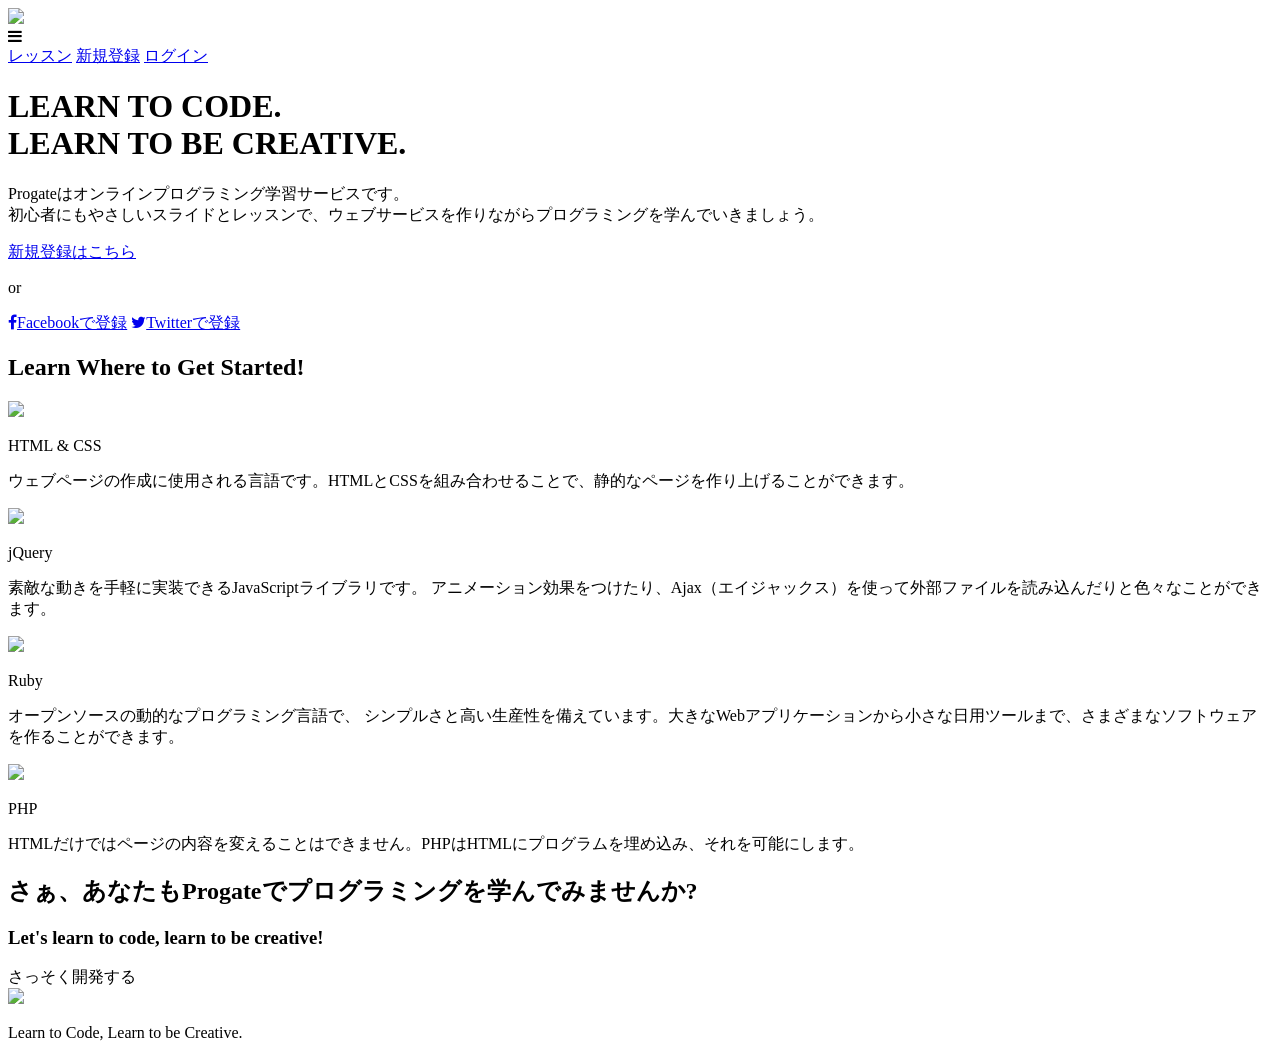
==== index.html @ f37609ad "Create index.html" ====
<!DOCTYPE html>
<html>
<head>
  <meta charset="utf-8">
  <meta name="viewport" content="width=device-width, initial-scale=1.0">
  <title>Progate</title>
  <link href="https://maxcdn.bootstrapcdn.com/font-awesome/4.7.0/css/font-awesome.min.css" rel="stylesheet" integrity="sha384-wvfXpqpZZVQGK6TAh5PVlGOfQNHSoD2xbE+QkPxCAFlNEevoEH3Sl0sibVcOQVnN" crossorigin="anonymous">
  <link rel="stylesheet" type="text/css" href="stylesheet.css">
</head>
<body>
  <header>
    <div class="container">
      <div class="header-left">
        <img class="logo" src="https://prog-8.com/images/html/advanced/main_logo.png">
      </div>
      <span class="fa fa-bars menu-icon"></span>
      <div class="header-right">
        <a href="#">レッスン</a>
        <a href="#">新規登録</a>
        <a href="#" class="login">ログイン</a>
      </div>
    </div>
  </header>
  <div class="top-wrapper">
    <div class="container">
      <h1>LEARN TO CODE.<br>LEARN TO BE CREATIVE.</h1>
      <p>Progateはオンラインプログラミング学習サービスです。<br>初心者にもやさしいスライドとレッスンで、ウェブサービスを作りながらプログラミングを学んでいきましょう。</p>
      <div class="btn-wrapper">
        <a href="#" class="btn signup">新規登録はこちら</a>
        <p>or</p>
        <a href="#" class="btn facebook"><span class="fa fa-facebook"></span>Facebookで登録</a>
        <a href="#" class="btn twitter"><span class="fa fa-twitter"></span>Twitterで登録</a>
      </div>
    </div>
  </div>
  <div class="lesson-wrapper">
    <div class="container">
      <div class="heading">
        <h2>Learn Where to Get Started!</h2>
      </div>
      <div class="lessons">
        <div class="lesson">
          <div class="lesson-icon">
            <img src="https://prog-8.com/images/html/advanced/html.png">
            <p>HTML & CSS</p>
          </div>
          <p class="text-contents">ウェブページの作成に使用される言語です。HTMLとCSSを組み合わせることで、静的なページを作り上げることができます。</p>
        </div>
        <div class="lesson">
          <div class="lesson-icon">
            <img src="https://prog-8.com/images/html/advanced/jQuery.png">
            <p>jQuery</p>
          </div>
          <p class="text-contents">素敵な動きを手軽に実装できるJavaScriptライブラリです。 アニメーション効果をつけたり、Ajax（エイジャックス）を使って外部ファイルを読み込んだりと色々なことができます。</p>
        </div>
        <div class="lesson">
          <div class="lesson-icon">
            <img src="https://prog-8.com/images/html/advanced/ruby.png">
            <p>Ruby</p>
          </div>
          <p class="text-contents">オープンソースの動的なプログラミング言語で、 シンプルさと高い生産性を備えています。大きなWebアプリケーションから小さな日用ツールまで、さまざまなソフトウェアを作ることができます。</p>
        </div>
        <div class="lesson">
          <div class="lesson-icon">
            <img src="https://prog-8.com/images/html/advanced/php.png">
            <p>PHP</p>
          </div>
          <p class="text-contents">HTMLだけではページの内容を変えることはできません。PHPはHTMLにプログラムを埋め込み、それを可能にします。</p>
        </div>
      </div>
      <div class="clear"></div>
    </div>
  </div>
  <div class="message-wrapper">
    <div class="container">
      <div class="heading">
        <h2>さぁ、あなたもProgateでプログラミングを学んでみませんか?</h2>
        <h3>Let's learn to code, learn to be creative!</h3>
      </div>
      <span class="btn message">さっそく開発する</span>
    </div>
  </div>
  <footer>
    <div class="container">
      <img src="https://prog-8.com/images/html/advanced/footer_logo.png">
      <p>Learn to Code, Learn to be Creative.</p>
    </div>
  </footer>
</body>
</html>
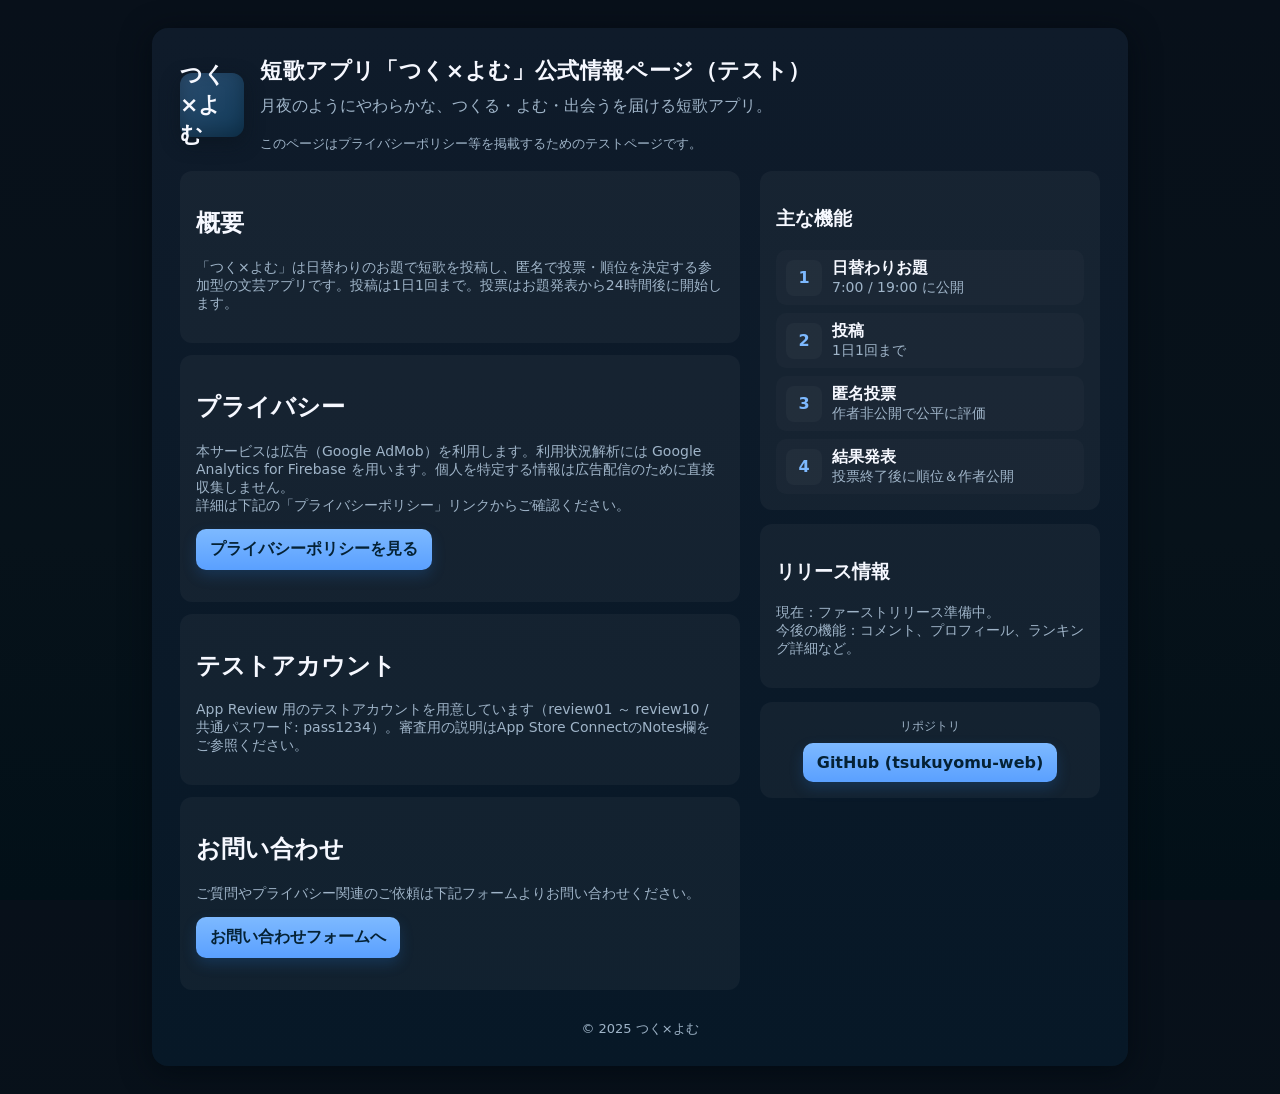
==== commit 7b2f0154: "Update index.html" ====
--- a/index.html
+++ b/index.html
@@ -1,90 +1,118 @@
-<!DOCTYPE html>
-<html>
+<!doctype html>
+<html lang="ja">
 <head>
-  <meta charset="utf-8">
-  <meta name="viewport" content="width=device-width, initial-scale=1.0">
-  <title>Progate</title>
-  <link href="https://maxcdn.bootstrapcdn.com/font-awesome/4.7.0/css/font-awesome.min.css" rel="stylesheet" integrity="sha384-wvfXpqpZZVQGK6TAh5PVlGOfQNHSoD2xbE+QkPxCAFlNEevoEH3Sl0sibVcOQVnN" crossorigin="anonymous">
-  <link rel="stylesheet" type="text/css" href="stylesheet.css">
+  <meta charset="utf-8" />
+  <meta name="viewport" content="width=device-width,initial-scale=1" />
+  <meta name="theme-color" content="#0b1220" />
+  <title>つく×よむ - Tsuku×Yomu</title>
+  <style>
+    :root{
+      --bg:#08101a;
+      --card:#0f1b2a;
+      --accent:#7db9ff;
+      --muted:#9fb4c8;
+      --moon:#f6f8ff;
+      --glass: rgba(255,255,255,0.04);
+      font-family: "Hiragino Kaku Gothic ProN", "Noto Sans JP", system-ui, -apple-system, "Segoe UI", Roboto, "Helvetica Neue", Arial;
+    }
+    html,body{height:100%;margin:0;background:linear-gradient(180deg,var(--bg) 0%, #07121a 60%, #021018 100%);color:var(--moon);-webkit-font-smoothing:antialiased;}
+    .wrap{min-height:100%;display:flex;flex-direction:column;align-items:center;justify-content:center;padding:28px;box-sizing:border-box;}
+    .card{width:100%;max-width:920px;background:linear-gradient(180deg,var(--card), #071827);border-radius:16px;padding:28px;box-shadow:0 6px 30px rgba(2,8,15,0.7);backdrop-filter: blur(6px);}
+    header{display:flex;align-items:center;gap:16px;}
+    .logo{
+      width:64px;height:64px;border-radius:12px;display:flex;align-items:center;justify-content:center;
+      background:linear-gradient(135deg,#2b4d6f,#113a59);
+      box-shadow:inset 0 -6px 18px rgba(0,0,0,0.25), 0 6px 18px rgba(10,20,30,0.6);
+      font-weight:700;color:var(--moon);font-size:22px;
+    }
+    h1{margin:0;font-size:22px;letter-spacing:0.6px;}
+    p.lead{color:var(--muted);margin-top:10px;margin-bottom:18px;}
+    .grid{display:grid;grid-template-columns:1fr 340px;gap:20px;}
+    .main{min-height:200px;}
+    .section{background:var(--glass);padding:16px;border-radius:12px;margin-bottom:12px;}
+    .btn{
+      display:inline-block;padding:10px 14px;border-radius:10px;background:linear-gradient(180deg,var(--accent),#5aa0ff);color:#052235;font-weight:700;text-decoration:none;
+      box-shadow:0 6px 14px rgba(37,120,210,0.22);
+    }
+    .muted{color:var(--muted);font-size:14px;}
+    footer{margin-top:18px;color:var(--muted);font-size:13px;text-align:center;}
+    .meta{font-size:13px;color:var(--muted);margin-top:8px;}
+    ul.features{list-style:none;padding:0;margin:8px 0 0 0;display:grid;gap:8px;}
+    ul.features li{padding:8px 10px;border-radius:10px;background:rgba(255,255,255,0.02);display:flex;align-items:center;gap:10px;}
+    .badge{width:36px;height:36px;border-radius:8px;background:rgba(255,255,255,0.03);display:flex;align-items:center;justify-content:center;color:var(--accent);font-weight:700;}
+    @media (max-width:880px){
+      .grid{grid-template-columns:1fr; }
+    }
+  </style>
 </head>
 <body>
-  <header>
-    <div class="container">
-      <div class="header-left">
-        <img class="logo" src="https://prog-8.com/images/html/advanced/main_logo.png">
+  <div class="wrap">
+    <div class="card" role="main" aria-labelledby="site-title">
+      <header>
+        <div class="logo">つく×よむ</div>
+        <div>
+          <h1 id="site-title">短歌アプリ「つく×よむ」公式情報ページ（テスト）</h1>
+          <p class="lead">月夜のようにやわらかな、つくる・よむ・出会うを届ける短歌アプリ。</p>
+          <div class="meta">このページはプライバシーポリシー等を掲載するためのテストページです。</div>
+        </div>
+      </header>
+
+      <div class="grid" style="margin-top:18px;">
+        <div class="main">
+          <section class="section" aria-labelledby="about">
+            <h2 id="about">概要</h2>
+            <p class="muted">「つく×よむ」は日替わりのお題で短歌を投稿し、匿名で投票・順位を決定する参加型の文芸アプリです。投稿は1日1回まで。投票はお題発表から24時間後に開始します。</p>
+          </section>
+
+          <section class="section" aria-labelledby="privacy">
+            <h2 id="privacy">プライバシー</h2>
+            <p class="muted">本サービスは広告（Google AdMob）を利用します。利用状況解析には Google Analytics for Firebase を用います。個人を特定する情報は広告配信のために直接収集しません。<br>
+            詳細は下記の「プライバシーポリシー」リンクからご確認ください。</p>
+            <p style="margin-top:12px;">
+              <!-- リンク先は実際の GitHub Pages 内のプライバシーURLに置き換えてください -->
+              <a class="btn" href="./privacy.html">プライバシーポリシーを見る</a>
+            </p>
+          </section>
+
+          <section class="section" aria-labelledby="accounts">
+            <h2 id="accounts">テストアカウント</h2>
+            <p class="muted">App Review 用のテストアカウントを用意しています（review01 ～ review10 / 共通パスワード: pass1234）。審査用の説明はApp Store ConnectのNotes欄をご参照ください。</p>
+          </section>
+
+          <section class="section" aria-labelledby="contact">
+            <h2 id="contact">お問い合わせ</h2>
+            <p class="muted">ご質問やプライバシー関連のご依頼は下記フォームよりお問い合わせください。</p>
+            <p style="margin-top:10px;"><a class="btn" href="https://xxx" target="_blank" rel="noopener">お問い合わせフォームへ</a></p>
+          </section>
+        </div>
+
+        <aside style="align-self:start;">
+          <div class="section">
+            <h3>主な機能</h3>
+            <ul class="features" aria-hidden="false">
+              <li><div class="badge">1</div><div><strong>日替わりお題</strong><div class="muted">7:00 / 19:00 に公開</div></div></li>
+              <li><div class="badge">2</div><div><strong>投稿</strong><div class="muted">1日1回まで</div></div></li>
+              <li><div class="badge">3</div><div><strong>匿名投票</strong><div class="muted">作者非公開で公平に評価</div></div></li>
+              <li><div class="badge">4</div><div><strong>結果発表</strong><div class="muted">投票終了後に順位＆作者公開</div></div></li>
+            </ul>
+          </div>
+
+          <div class="section" style="margin-top:14px;">
+            <h3>リリース情報</h3>
+            <p class="muted">現在：ファーストリリース準備中。<br>今後の機能：コメント、プロフィール、ランキング詳細など。</p>
+          </div>
+
+          <div class="section" style="margin-top:14px;text-align:center;">
+            <div style="font-size:12px;color:var(--muted)">リポジトリ</div>
+            <div style="margin-top:8px"><a class="btn" href="https://github.com/YOUR_USERNAME/tsukuyomu-web" target="_blank" rel="noopener">GitHub (tsukuyomu-web)</a></div>
+          </div>
+        </aside>
       </div>
-      <span class="fa fa-bars menu-icon"></span>
-      <div class="header-right">
-        <a href="#">レッスン</a>
-        <a href="#">新規登録</a>
-        <a href="#" class="login">ログイン</a>
-      </div>
-    </div>
-  </header>
-  <div class="top-wrapper">
-    <div class="container">
-      <h1>LEARN TO CODE.<br>LEARN TO BE CREATIVE.</h1>
-      <p>Progateはオンラインプログラミング学習サービスです。<br>初心者にもやさしいスライドとレッスンで、ウェブサービスを作りながらプログラミングを学んでいきましょう。</p>
-      <div class="btn-wrapper">
-        <a href="#" class="btn signup">新規登録はこちら</a>
-        <p>or</p>
-        <a href="#" class="btn facebook"><span class="fa fa-facebook"></span>Facebookで登録</a>
-        <a href="#" class="btn twitter"><span class="fa fa-twitter"></span>Twitterで登録</a>
-      </div>
+
+      <footer>
+        <div>© 2025 つく×よむ</div>
+      </footer>
     </div>
   </div>
-  <div class="lesson-wrapper">
-    <div class="container">
-      <div class="heading">
-        <h2>Learn Where to Get Started!</h2>
-      </div>
-      <div class="lessons">
-        <div class="lesson">
-          <div class="lesson-icon">
-            <img src="https://prog-8.com/images/html/advanced/html.png">
-            <p>HTML & CSS</p>
-          </div>
-          <p class="text-contents">ウェブページの作成に使用される言語です。HTMLとCSSを組み合わせることで、静的なページを作り上げることができます。</p>
-        </div>
-        <div class="lesson">
-          <div class="lesson-icon">
-            <img src="https://prog-8.com/images/html/advanced/jQuery.png">
-            <p>jQuery</p>
-          </div>
-          <p class="text-contents">素敵な動きを手軽に実装できるJavaScriptライブラリです。 アニメーション効果をつけたり、Ajax（エイジャックス）を使って外部ファイルを読み込んだりと色々なことができます。</p>
-        </div>
-        <div class="lesson">
-          <div class="lesson-icon">
-            <img src="https://prog-8.com/images/html/advanced/ruby.png">
-            <p>Ruby</p>
-          </div>
-          <p class="text-contents">オープンソースの動的なプログラミング言語で、 シンプルさと高い生産性を備えています。大きなWebアプリケーションから小さな日用ツールまで、さまざまなソフトウェアを作ることができます。</p>
-        </div>
-        <div class="lesson">
-          <div class="lesson-icon">
-            <img src="https://prog-8.com/images/html/advanced/php.png">
-            <p>PHP</p>
-          </div>
-          <p class="text-contents">HTMLだけではページの内容を変えることはできません。PHPはHTMLにプログラムを埋め込み、それを可能にします。</p>
-        </div>
-      </div>
-      <div class="clear"></div>
-    </div>
-  </div>
-  <div class="message-wrapper">
-    <div class="container">
-      <div class="heading">
-        <h2>さぁ、あなたもProgateでプログラミングを学んでみませんか?</h2>
-        <h3>Let's learn to code, learn to be creative!</h3>
-      </div>
-      <span class="btn message">さっそく開発する</span>
-    </div>
-  </div>
-  <footer>
-    <div class="container">
-      <img src="https://prog-8.com/images/html/advanced/footer_logo.png">
-      <p>Learn to Code, Learn to be Creative.</p>
-    </div>
-  </footer>
 </body>
 </html>
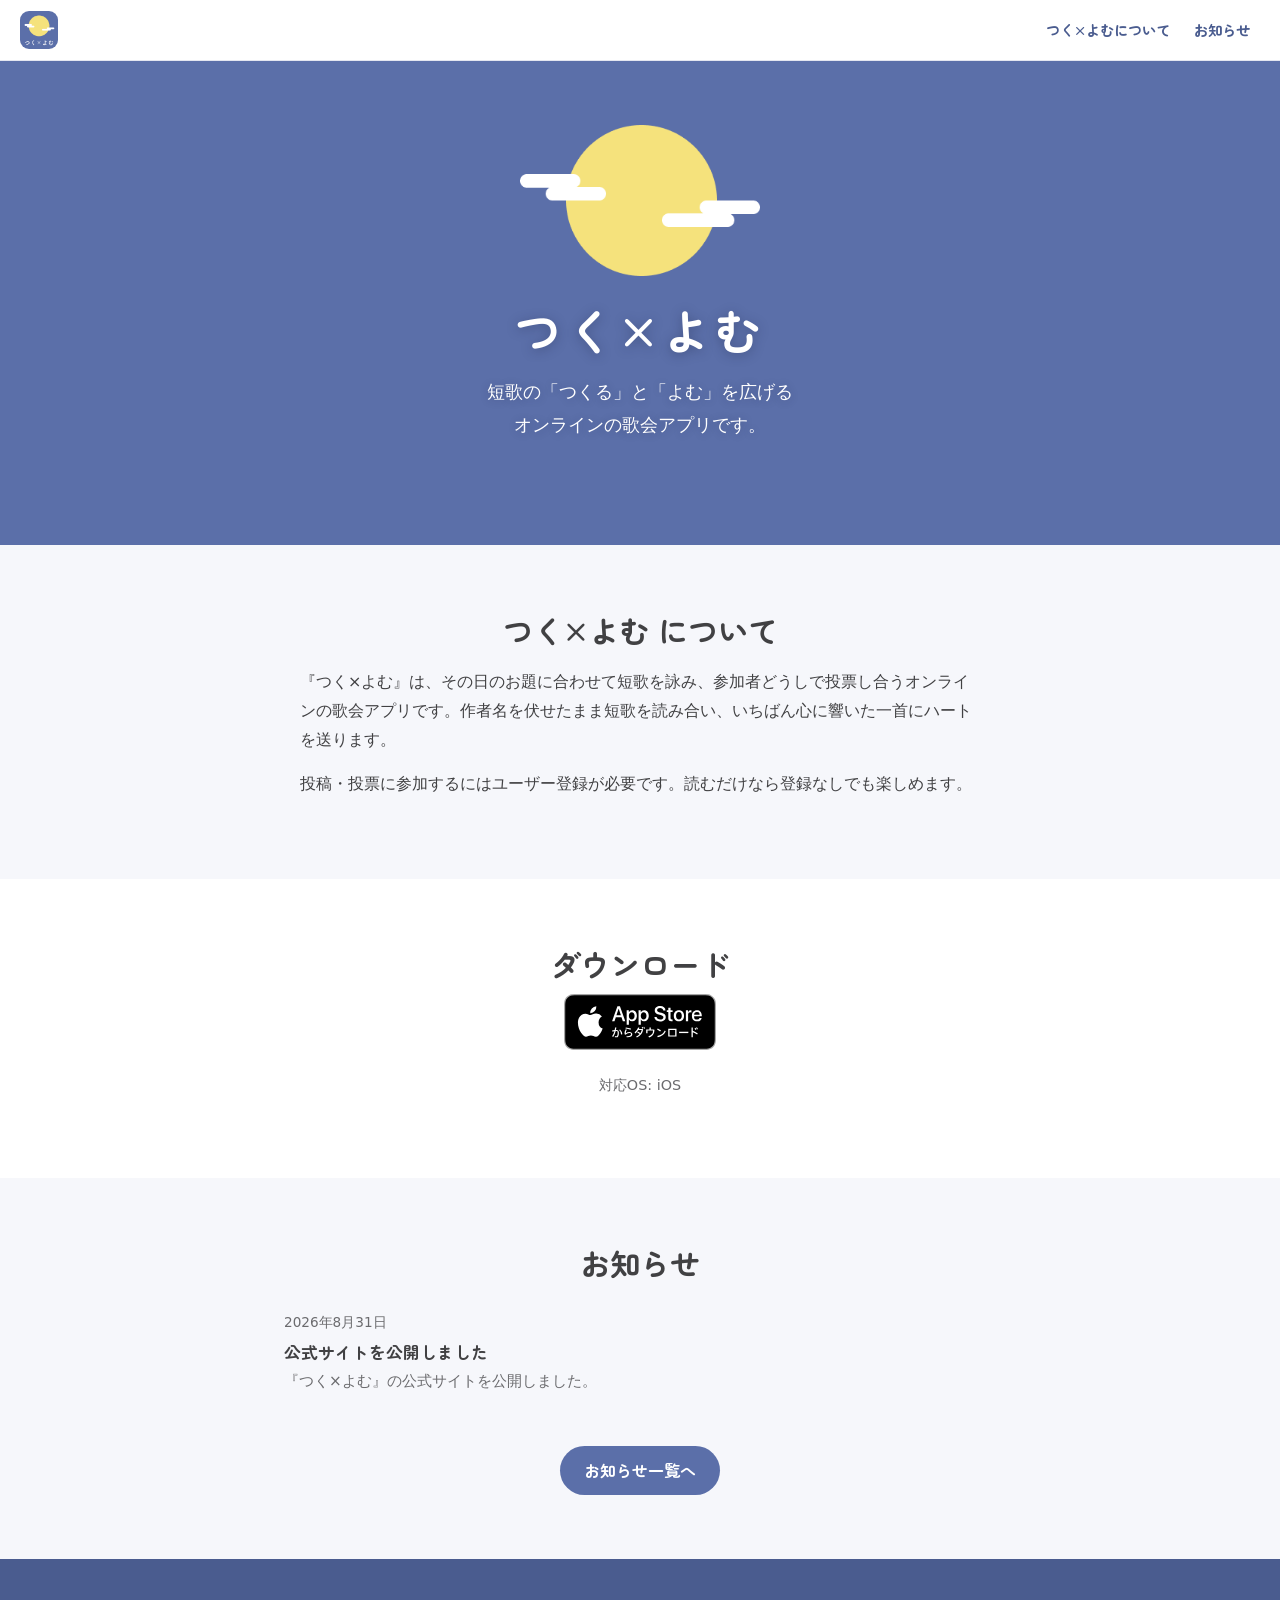
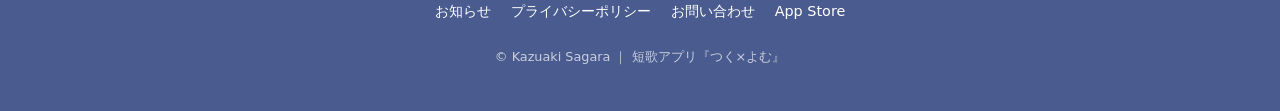
==== commit c85696a8: "add new file" ====
--- a/index.html
+++ b/index.html
@@ -1,118 +1,97 @@
-<!doctype html>
+<!DOCTYPE html>
 <html lang="ja">
 <head>
-  <meta charset="utf-8" />
-  <meta name="viewport" content="width=device-width,initial-scale=1" />
-  <meta name="theme-color" content="#0b1220" />
-  <title>つく×よむ - Tsuku×Yomu</title>
-  <style>
-    :root{
-      --bg:#08101a;
-      --card:#0f1b2a;
-      --accent:#7db9ff;
-      --muted:#9fb4c8;
-      --moon:#f6f8ff;
-      --glass: rgba(255,255,255,0.04);
-      font-family: "Hiragino Kaku Gothic ProN", "Noto Sans JP", system-ui, -apple-system, "Segoe UI", Roboto, "Helvetica Neue", Arial;
-    }
-    html,body{height:100%;margin:0;background:linear-gradient(180deg,var(--bg) 0%, #07121a 60%, #021018 100%);color:var(--moon);-webkit-font-smoothing:antialiased;}
-    .wrap{min-height:100%;display:flex;flex-direction:column;align-items:center;justify-content:center;padding:28px;box-sizing:border-box;}
-    .card{width:100%;max-width:920px;background:linear-gradient(180deg,var(--card), #071827);border-radius:16px;padding:28px;box-shadow:0 6px 30px rgba(2,8,15,0.7);backdrop-filter: blur(6px);}
-    header{display:flex;align-items:center;gap:16px;}
-    .logo{
-      width:64px;height:64px;border-radius:12px;display:flex;align-items:center;justify-content:center;
-      background:linear-gradient(135deg,#2b4d6f,#113a59);
-      box-shadow:inset 0 -6px 18px rgba(0,0,0,0.25), 0 6px 18px rgba(10,20,30,0.6);
-      font-weight:700;color:var(--moon);font-size:22px;
-    }
-    h1{margin:0;font-size:22px;letter-spacing:0.6px;}
-    p.lead{color:var(--muted);margin-top:10px;margin-bottom:18px;}
-    .grid{display:grid;grid-template-columns:1fr 340px;gap:20px;}
-    .main{min-height:200px;}
-    .section{background:var(--glass);padding:16px;border-radius:12px;margin-bottom:12px;}
-    .btn{
-      display:inline-block;padding:10px 14px;border-radius:10px;background:linear-gradient(180deg,var(--accent),#5aa0ff);color:#052235;font-weight:700;text-decoration:none;
-      box-shadow:0 6px 14px rgba(37,120,210,0.22);
-    }
-    .muted{color:var(--muted);font-size:14px;}
-    footer{margin-top:18px;color:var(--muted);font-size:13px;text-align:center;}
-    .meta{font-size:13px;color:var(--muted);margin-top:8px;}
-    ul.features{list-style:none;padding:0;margin:8px 0 0 0;display:grid;gap:8px;}
-    ul.features li{padding:8px 10px;border-radius:10px;background:rgba(255,255,255,0.02);display:flex;align-items:center;gap:10px;}
-    .badge{width:36px;height:36px;border-radius:8px;background:rgba(255,255,255,0.03);display:flex;align-items:center;justify-content:center;color:var(--accent);font-weight:700;}
-    @media (max-width:880px){
-      .grid{grid-template-columns:1fr; }
-    }
-  </style>
+  <meta charset="UTF-8">
+  <meta name="viewport" content="width=device-width, initial-scale=1.0">
+  <title>つく×よむ｜短歌の歌会アプリ</title>
+  <meta name="description" content="『つく×よむ』は、お題に合わせて短歌を詠み、みんなで投票し合うオンライン歌会アプリです。毎日の歌会で首席を目指しましょう。iOS で配信中。">
+  <link rel="canonical" href="https://healer-whale.github.io/tsukuyomu-web/">
+
+  <meta property="og:type" content="website">
+  <meta property="og:title" content="つく×よむ｜短歌の歌会アプリ">
+  <meta property="og:description" content="お題で詠んで、みんなで選ぶ。毎日ひらく、短歌の歌会アプリ『つく×よむ』。">
+  <meta property="og:url" content="https://healer-whale.github.io/tsukuyomu-web/">
+  <meta property="og:image" content="https://healer-whale.github.io/tsukuyomu-web/assets/icon.png">
+  <meta property="og:site_name" content="つく×よむ">
+  <meta name="twitter:card" content="summary_large_image">
+
+  <link rel="icon" href="assets/favicon.png" type="image/png">
+  <link rel="apple-touch-icon" href="assets/icon.png">
+  <link rel="preconnect" href="https://fonts.googleapis.com">
+  <link rel="preconnect" href="https://fonts.gstatic.com" crossorigin>
+  <link href="https://fonts.googleapis.com/css2?family=Zen+Maru+Gothic:wght@500;700&display=swap" rel="stylesheet">
+  <link rel="stylesheet" href="style.css">
 </head>
 <body>
-  <div class="wrap">
-    <div class="card" role="main" aria-labelledby="site-title">
-      <header>
-        <div class="logo">つく×よむ</div>
-        <div>
-          <h1 id="site-title">短歌アプリ「つく×よむ」公式情報ページ（テスト）</h1>
-          <p class="lead">月夜のようにやわらかな、つくる・よむ・出会うを届ける短歌アプリ。</p>
-          <div class="meta">このページはプライバシーポリシー等を掲載するためのテストページです。</div>
+  <header class="site-header">
+    <div class="container">
+      <a class="brand" href="index.html" aria-label="つく×よむ ホーム">
+        <img src="assets/icon.png" alt="つく×よむ">
+      </a>
+      <nav class="site-nav">
+        <a href="#about">つく×よむについて</a>
+        <a href="news.html">お知らせ</a>
+      </nav>
+    </div>
+  </header>
+
+  <main>
+    <section class="hero">
+      <div class="hero__inner">
+        <img class="hero__logo" src="assets/logo_moon.png" alt="" width="320" height="200">
+        <h1>つく×よむ</h1>
+        <p>短歌の「つくる」と「よむ」を広げる<br>オンラインの歌会アプリです。</p>
+      </div>
+    </section>
+
+    <section class="section" id="about">
+      <div class="container">
+        <h2>つく×よむ について</h2>
+        <div class="prose">
+          <p>『つく×よむ』は、その日のお題に合わせて短歌を詠み、参加者どうしで投票し合うオンラインの歌会アプリです。作者名を伏せたまま短歌を読み合い、いちばん心に響いた一首にハートを送ります。</p>
+          <p>投稿・投票に参加するにはユーザー登録が必要です。読むだけなら登録なしでも楽しめます。</p>
         </div>
-      </header>
+      </div>
+    </section>
 
-      <div class="grid" style="margin-top:18px;">
-        <div class="main">
-          <section class="section" aria-labelledby="about">
-            <h2 id="about">概要</h2>
-            <p class="muted">「つく×よむ」は日替わりのお題で短歌を投稿し、匿名で投票・順位を決定する参加型の文芸アプリです。投稿は1日1回まで。投票はお題発表から24時間後に開始します。</p>
-          </section>
+    <section class="section download" id="download">
+      <div class="container">
+        <h2>ダウンロード</h2>
+        <a class="appstore-badge-link" href="https://apps.apple.com/jp/app/id6753803224" target="_blank" rel="noopener">
+          <img src="assets/appstore-badge.svg" alt="App Store でダウンロード" width="152" height="56">
+        </a>
+        <p>対応OS: iOS</p>
+      </div>
+    </section>
 
-          <section class="section" aria-labelledby="privacy">
-            <h2 id="privacy">プライバシー</h2>
-            <p class="muted">本サービスは広告（Google AdMob）を利用します。利用状況解析には Google Analytics for Firebase を用います。個人を特定する情報は広告配信のために直接収集しません。<br>
-            詳細は下記の「プライバシーポリシー」リンクからご確認ください。</p>
-            <p style="margin-top:12px;">
-              <!-- リンク先は実際の GitHub Pages 内のプライバシーURLに置き換えてください -->
-              <a class="btn" href="./privacy.html">プライバシーポリシーを見る</a>
-            </p>
-          </section>
+    <section class="section" id="news">
+      <div class="container">
+        <h2>お知らせ</h2>
+        <!-- <p class="section__lead">不具合情報・アップデート・メンテナンス情報をお知らせします。</p> -->
+        <div class="news-list">
+          <article class="news-item">
+            <div class="news-item__meta">
+              <time datetime="2026-08-31">2026年8月31日</time>
+            </div>
+            <h3>公式サイトを公開しました</h3>
+            <p>『つく×よむ』の公式サイトを公開しました。</p>
+          </article>
+        </div>
+        <div class="center-link">
+          <a class="btn" href="news.html">お知らせ一覧へ</a>
+        </div>
+      </div>
+    </section>
+  </main>
 
-          <section class="section" aria-labelledby="accounts">
-            <h2 id="accounts">テストアカウント</h2>
-            <p class="muted">App Review 用のテストアカウントを用意しています（review01 ～ review10 / 共通パスワード: pass1234）。審査用の説明はApp Store ConnectのNotes欄をご参照ください。</p>
-          </section>
-
-          <section class="section" aria-labelledby="contact">
-            <h2 id="contact">お問い合わせ</h2>
-            <p class="muted">ご質問やプライバシー関連のご依頼は下記フォームよりお問い合わせください。</p>
-            <p style="margin-top:10px;"><a class="btn" href="https://xxx" target="_blank" rel="noopener">お問い合わせフォームへ</a></p>
-          </section>
-        </div>
-
-        <aside style="align-self:start;">
-          <div class="section">
-            <h3>主な機能</h3>
-            <ul class="features" aria-hidden="false">
-              <li><div class="badge">1</div><div><strong>日替わりお題</strong><div class="muted">7:00 / 19:00 に公開</div></div></li>
-              <li><div class="badge">2</div><div><strong>投稿</strong><div class="muted">1日1回まで</div></div></li>
-              <li><div class="badge">3</div><div><strong>匿名投票</strong><div class="muted">作者非公開で公平に評価</div></div></li>
-              <li><div class="badge">4</div><div><strong>結果発表</strong><div class="muted">投票終了後に順位＆作者公開</div></div></li>
-            </ul>
-          </div>
-
-          <div class="section" style="margin-top:14px;">
-            <h3>リリース情報</h3>
-            <p class="muted">現在：ファーストリリース準備中。<br>今後の機能：コメント、プロフィール、ランキング詳細など。</p>
-          </div>
-
-          <div class="section" style="margin-top:14px;text-align:center;">
-            <div style="font-size:12px;color:var(--muted)">リポジトリ</div>
-            <div style="margin-top:8px"><a class="btn" href="https://github.com/YOUR_USERNAME/tsukuyomu-web" target="_blank" rel="noopener">GitHub (tsukuyomu-web)</a></div>
-          </div>
-        </aside>
-      </div>
-
-      <footer>
-        <div>© 2025 つく×よむ</div>
-      </footer>
-    </div>
-  </div>
+  <footer class="site-footer">
+    <nav>
+      <a href="news.html">お知らせ</a>
+      <a href="privacy.html">プライバシーポリシー</a>
+      <a href="https://forms.gle/Nwhqb7th3zikU4kS8" target="_blank" rel="noopener">お問い合わせ</a>
+      <a href="https://apps.apple.com/jp/app/id6753803224" target="_blank" rel="noopener">App Store</a>
+    </nav>
+    <small>&copy; Kazuaki Sagara ｜ 短歌アプリ『つく×よむ』</small>
+  </footer>
 </body>
 </html>
--- a/style.css
+++ b/style.css
@@ -0,0 +1,539 @@
+@charset "utf-8";
+
+/* ============================================================
+   つく×よむ 公式サイト 共有スタイル
+   ブランド色は app（/Users/sagara/Dev/github/TsukuYomu）に準拠
+   ============================================================ */
+
+:root {
+  --iris: #5b6fa9;          /* 藤色（メイン） */
+  --iris-dark: #4a5c8f;
+  --iris-pale: #dce2f6;     /* 淡い面 */
+  --iris-pale-2: #b7c1e0;
+  --moon: #ece08b;          /* 月の黄 */
+  --accent: #cb2226;        /* アクセント赤（主 CTA） */
+  --accent-dark: #a91b1f;
+  --ink: #414143;           /* 文字 */
+  --ink-soft: #6b6b6e;
+  --bg: #ffffff;
+  --bg-soft: #f6f7fb;
+  --line: #e4e6f0;
+  --radius: 12px;
+  --container: 960px;
+  --head-h: 60px;
+
+  --font-heading: "Zen Maru Gothic", "Hiragino Maru Gothic ProN", "Hiragino Sans",
+    system-ui, sans-serif;
+  --font-body: "Hiragino Sans", "Hiragino Kaku Gothic ProN", "Noto Sans JP",
+    system-ui, -apple-system, "Segoe UI", Roboto, sans-serif;
+}
+
+*,
+*::before,
+*::after {
+  box-sizing: border-box;
+}
+
+html {
+  scroll-behavior: smooth;
+  scroll-padding-top: calc(var(--head-h) + 16px);
+}
+
+body {
+  margin: 0;
+  font-family: var(--font-body);
+  color: var(--ink);
+  background: var(--bg);
+  line-height: 1.8;
+  -webkit-font-smoothing: antialiased;
+}
+
+img {
+  max-width: 100%;
+  height: auto;
+}
+
+a {
+  color: var(--iris-dark);
+  text-decoration: none;
+}
+
+a:hover {
+  text-decoration: underline;
+}
+
+h1,
+h2,
+h3 {
+  font-family: var(--font-heading);
+  font-weight: 700;
+  line-height: 1.4;
+  color: var(--ink);
+}
+
+.container {
+  width: 100%;
+  max-width: var(--container);
+  margin-inline: auto;
+  padding-inline: 20px;
+}
+
+/* ---------- ヘッダー ---------- */
+
+.site-header {
+  position: sticky;
+  top: 0;
+  z-index: 50;
+  min-height: var(--head-h);
+  background: rgba(255, 255, 255, 0.95);
+  border-bottom: 1px solid var(--line);
+  backdrop-filter: blur(6px);
+  -webkit-backdrop-filter: blur(6px);
+}
+
+.site-header .container {
+  max-width: none;
+  min-height: var(--head-h);
+  display: flex;
+  align-items: center;
+  gap: 12px 16px;
+  flex-wrap: wrap;
+  padding-block: 8px;
+}
+
+.brand {
+  margin-right: auto;
+  display: flex;
+  align-items: center;
+  gap: 10px;
+  font-family: var(--font-heading);
+  font-weight: 700;
+  font-size: 1.05rem;
+  color: var(--ink);
+}
+
+.brand:hover {
+  text-decoration: none;
+}
+
+.brand img {
+  display: block;
+  width: 38px;
+  height: 38px;
+  border-radius: 9px;
+}
+
+.site-nav {
+  display: flex;
+  gap: 4px;
+  flex-wrap: wrap;
+  margin-left: auto;
+  justify-content: flex-end;
+}
+
+.site-nav a {
+  color: var(--iris-dark);
+  font-family: var(--font-heading);
+  font-weight: 700;
+  font-size: 0.9rem;
+  padding: 6px 10px;
+  border-radius: 8px;
+}
+
+.site-nav a:hover {
+  color: var(--iris-dark);
+  background: var(--iris-pale);
+  text-decoration: none;
+}
+
+/* ---------- ヒーロー ---------- */
+
+.hero {
+  background: var(--iris);
+  color: #fff;
+  text-align: center;
+  padding: 64px 20px 76px;
+}
+
+.hero__inner {
+  max-width: 640px;
+  margin-inline: auto;
+}
+
+.hero__logo {
+  display: block;
+  width: min(240px, 56vw);
+  height: auto;
+  margin: 0 auto 20px;
+}
+
+.hero h1 {
+  color: #fff;
+  font-size: clamp(2rem, 6vw, 3rem);
+  letter-spacing: 0.08em;
+  margin: 0 0 12px;
+  text-shadow: 0 2px 12px rgba(30, 38, 68, 0.35);
+}
+
+.hero p {
+  font-size: clamp(1rem, 2.6vw, 1.15rem);
+  margin: 0 0 28px;
+  color: #fff;
+  text-shadow: 0 1px 8px rgba(30, 38, 68, 0.3);
+}
+
+/* ---------- App Store バッジ ---------- */
+
+.appstore-badge-link {
+  display: inline-block;
+  transition: opacity 0.15s ease;
+}
+
+.appstore-badge-link:hover {
+  opacity: 0.85;
+  text-decoration: none;
+}
+
+.appstore-badge-link img {
+  display: block;
+  height: 56px;
+  width: auto;
+}
+
+/* ---------- セクション ---------- */
+
+.section {
+  padding: 64px 0;
+}
+
+.section:nth-of-type(even) {
+  background: var(--bg-soft);
+}
+
+.section h2 {
+  font-size: clamp(1.5rem, 4vw, 1.9rem);
+  text-align: center;
+  margin: 0 0 8px;
+}
+
+.section__lead {
+  text-align: center;
+  color: var(--ink-soft);
+  margin: 0 auto 40px;
+  max-width: 640px;
+}
+
+.prose {
+  max-width: 680px;
+  margin-inline: auto;
+}
+
+/* ---------- 遊び方（ステップ） ---------- */
+
+.steps {
+  display: grid;
+  gap: 20px;
+  grid-template-columns: repeat(3, 1fr);
+  counter-reset: step;
+}
+
+.step {
+  background: var(--bg);
+  border: 1px solid var(--line);
+  border-radius: var(--radius);
+  padding: 24px 20px;
+}
+
+.step__num {
+  display: inline-flex;
+  align-items: center;
+  justify-content: center;
+  width: 36px;
+  height: 36px;
+  border-radius: 50%;
+  background: var(--iris);
+  color: #fff;
+  font-family: var(--font-heading);
+  font-weight: 700;
+  margin-bottom: 12px;
+}
+
+.step h3 {
+  margin: 0 0 6px;
+  font-size: 1.1rem;
+}
+
+.step p {
+  margin: 0;
+  font-size: 0.95rem;
+  color: var(--ink-soft);
+}
+
+.cycle-note {
+  margin: 32px auto 0;
+  max-width: 680px;
+  text-align: center;
+  background: var(--iris-pale);
+  color: var(--iris-dark);
+  border-radius: var(--radius);
+  padding: 14px 20px;
+  font-size: 0.95rem;
+}
+
+/* ---------- 特徴（カード） ---------- */
+
+.cards {
+  display: grid;
+  gap: 20px;
+  grid-template-columns: repeat(2, 1fr);
+  max-width: 760px;
+  margin-inline: auto;
+}
+
+.card {
+  background: var(--bg);
+  border: 1px solid var(--line);
+  border-radius: var(--radius);
+  padding: 22px;
+}
+
+.card h3 {
+  margin: 0 0 6px;
+  font-size: 1.05rem;
+  color: var(--iris-dark);
+}
+
+.card p {
+  margin: 0;
+  font-size: 0.95rem;
+  color: var(--ink-soft);
+}
+
+/* ---------- スクリーンショット ---------- */
+
+.shots {
+  display: flex;
+  gap: 20px;
+  justify-content: center;
+  flex-wrap: wrap;
+}
+
+.shot {
+  width: 220px;
+  aspect-ratio: 9 / 19;
+  border-radius: 26px;
+  border: 6px solid var(--ink);
+  background: linear-gradient(160deg, var(--iris-pale), var(--iris-pale-2));
+  display: flex;
+  align-items: center;
+  justify-content: center;
+  color: var(--iris-dark);
+  font-family: var(--font-heading);
+  font-size: 0.85rem;
+  text-align: center;
+  padding: 12px;
+}
+
+.shot img {
+  width: 100%;
+  height: 100%;
+  object-fit: cover;
+  border-radius: 20px;
+}
+
+/* ---------- ダウンロード CTA ---------- */
+
+.download {
+  text-align: center;
+}
+
+.download p {
+  margin-top: 14px;
+  color: var(--ink-soft);
+  font-size: 0.9rem;
+}
+
+/* ---------- お知らせ ---------- */
+
+.news-list {
+  max-width: 720px;
+  margin-inline: auto;
+  display: flex;
+  flex-direction: column;
+  gap: 4px;
+}
+
+.news-item {
+  padding: 18px 4px;
+  border-bottom: 1px solid var(--line);
+}
+
+.news-item:last-child {
+  border-bottom: none;
+}
+
+.news-item__meta {
+  display: flex;
+  align-items: center;
+  gap: 10px;
+  margin-bottom: 6px;
+  font-size: 0.85rem;
+}
+
+.news-item time {
+  color: var(--ink-soft);
+  font-variant-numeric: tabular-nums;
+}
+
+.news-item h3 {
+  margin: 0 0 4px;
+  font-size: 1.05rem;
+}
+
+.news-item p {
+  margin: 0;
+  color: var(--ink-soft);
+  font-size: 0.95rem;
+}
+
+.news-item p + p {
+  margin-top: 8px;
+}
+
+.badge {
+  display: inline-block;
+  padding: 2px 10px;
+  border-radius: 999px;
+  font-family: var(--font-heading);
+  font-size: 0.75rem;
+  font-weight: 700;
+  color: #fff;
+  background: var(--iris);
+  white-space: nowrap;
+}
+
+.badge--update {
+  background: #3a8a5c;
+}
+
+.badge--bug {
+  background: var(--accent);
+}
+
+.badge--maintenance {
+  background: #b07d1a;
+}
+
+.center-link {
+  text-align: center;
+  margin-top: 32px;
+}
+
+/* ---------- 汎用ボタン ---------- */
+
+.btn {
+  display: inline-block;
+  padding: 10px 24px;
+  border-radius: 999px;
+  background: var(--iris);
+  color: #fff;
+  font-family: var(--font-heading);
+  font-weight: 700;
+}
+
+.btn:hover {
+  text-decoration: none;
+  background: var(--iris-dark);
+}
+
+/* ---------- フッター ---------- */
+
+.site-footer {
+  background: var(--iris-dark);
+  color: rgba(255, 255, 255, 0.9);
+  padding: 40px 20px;
+  text-align: center;
+}
+
+.site-footer nav {
+  display: flex;
+  gap: 8px 20px;
+  justify-content: center;
+  flex-wrap: wrap;
+  margin-bottom: 18px;
+}
+
+.site-footer a {
+  color: #fff;
+  font-size: 0.9rem;
+}
+
+.site-footer small {
+  color: rgba(255, 255, 255, 0.7);
+  font-size: 0.8rem;
+}
+
+/* ---------- 下層ページ本文（privacy / news 見出し） ---------- */
+
+.page-head {
+  background: var(--iris-pale);
+  padding: 40px 20px;
+  text-align: center;
+}
+
+.page-head h1 {
+  margin: 0;
+  font-size: clamp(1.6rem, 5vw, 2.1rem);
+}
+
+.page-body {
+  padding: 48px 0 64px;
+}
+
+.page-body h2 {
+  font-size: 1.25rem;
+  margin: 32px 0 8px;
+  padding-bottom: 4px;
+  border-bottom: 2px solid var(--iris-pale-2);
+}
+
+.page-body ul {
+  padding-left: 1.4em;
+}
+
+.page-body a {
+  word-break: break-all;
+}
+
+/* ---------- レスポンシブ ---------- */
+
+@media (max-width: 768px) {
+  .steps {
+    grid-template-columns: 1fr;
+  }
+  .cards {
+    grid-template-columns: 1fr;
+  }
+  .section {
+    padding: 48px 0;
+  }
+}
+
+@media (max-width: 480px) {
+  .site-nav a {
+    padding: 6px 7px;
+    font-size: 0.82rem;
+  }
+  .hero {
+    padding: 48px 20px 56px;
+  }
+}
+
+@media (prefers-reduced-motion: reduce) {
+  html {
+    scroll-behavior: auto;
+  }
+  * {
+    transition: none !important;
+  }
+}
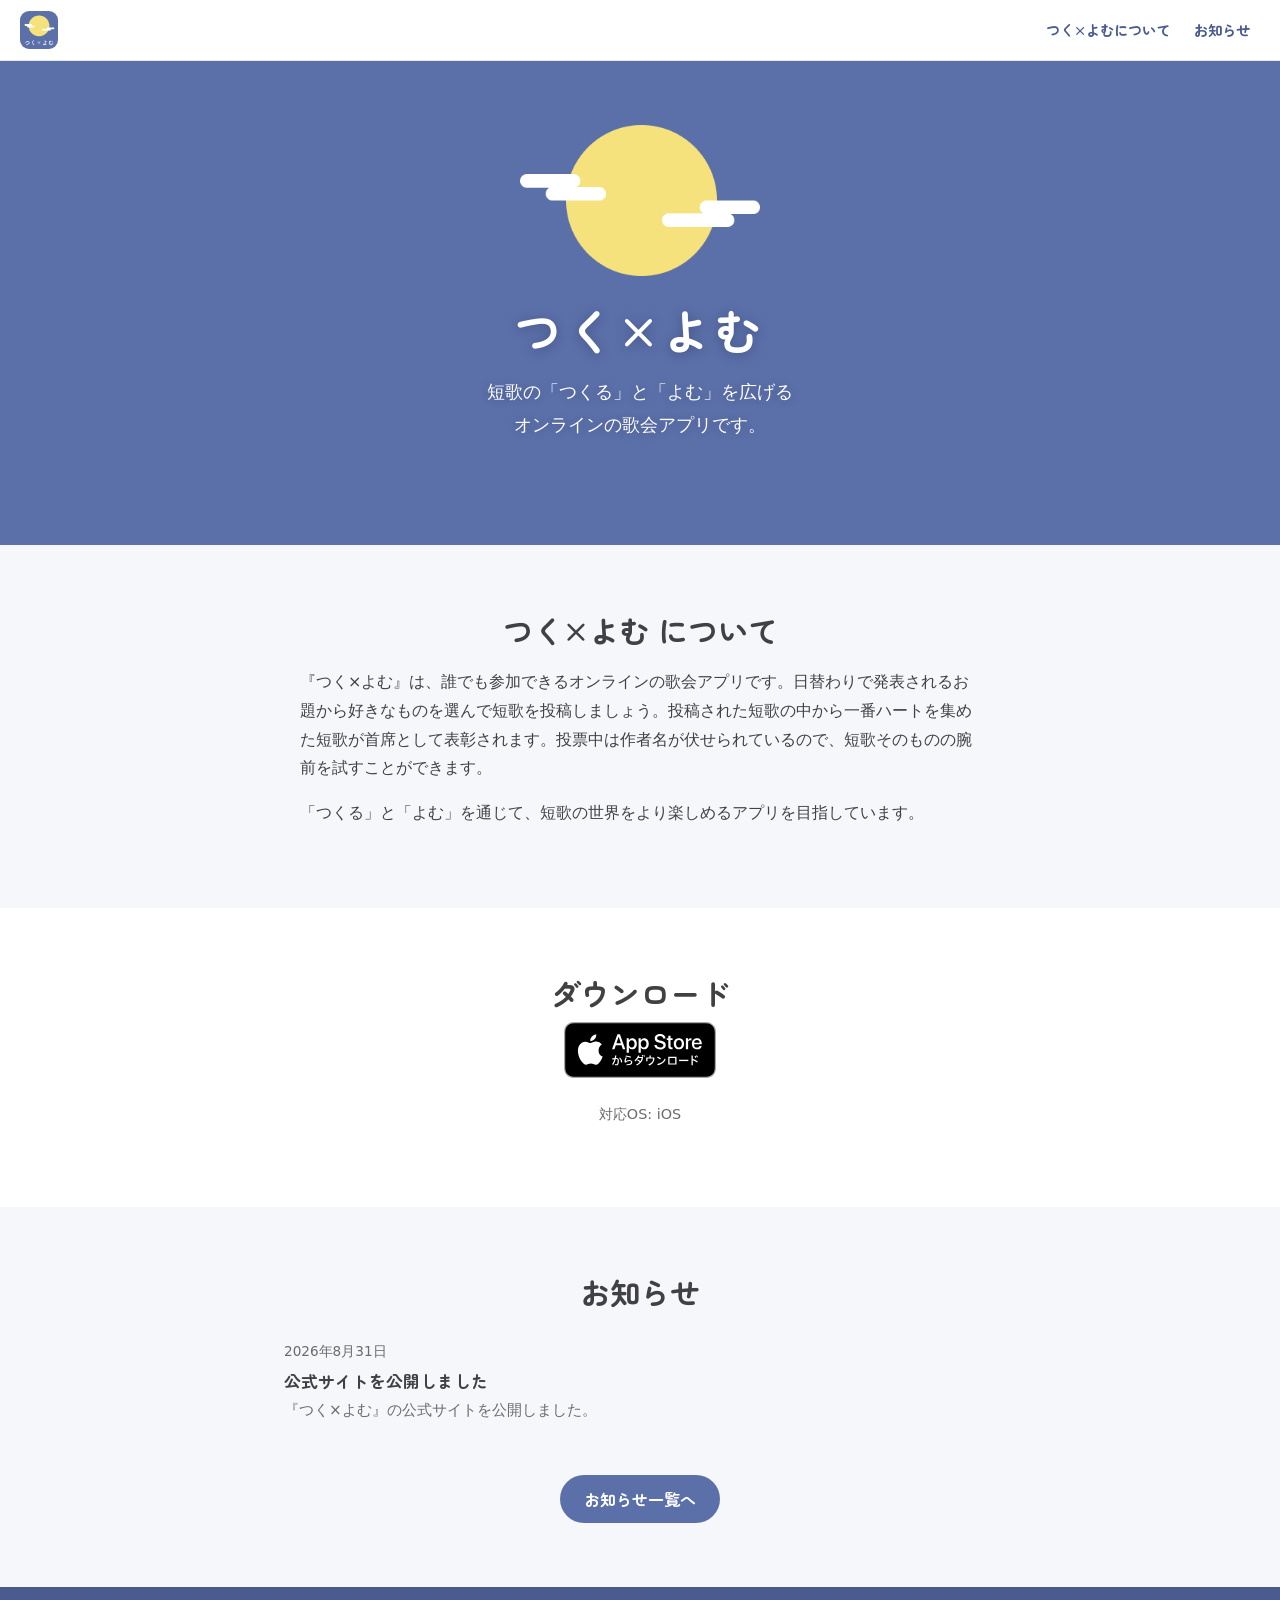
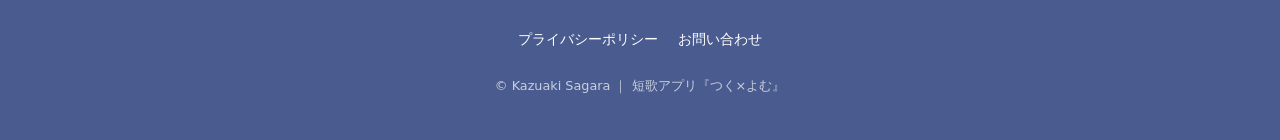
==== commit dacabfa3: "update about for tsukuyomu text" ====
--- a/index.html
+++ b/index.html
@@ -48,8 +48,8 @@
       <div class="container">
         <h2>つく×よむ について</h2>
         <div class="prose">
-          <p>『つく×よむ』は、その日のお題に合わせて短歌を詠み、参加者どうしで投票し合うオンラインの歌会アプリです。作者名を伏せたまま短歌を読み合い、いちばん心に響いた一首にハートを送ります。</p>
-          <p>投稿・投票に参加するにはユーザー登録が必要です。読むだけなら登録なしでも楽しめます。</p>
+          <p>『つく×よむ』は、誰でも参加できるオンラインの歌会アプリです。日替わりで発表されるお題から好きなものを選んで短歌を投稿しましょう。投稿された短歌の中から一番ハートを集めた短歌が首席として表彰されます。投票中は作者名が伏せられているので、短歌そのものの腕前を試すことができます。</p>
+          <p>「つくる」と「よむ」を通じて、短歌の世界をより楽しめるアプリを目指しています。</p>
         </div>
       </div>
     </section>
@@ -67,7 +67,6 @@
     <section class="section" id="news">
       <div class="container">
         <h2>お知らせ</h2>
-        <!-- <p class="section__lead">不具合情報・アップデート・メンテナンス情報をお知らせします。</p> -->
         <div class="news-list">
           <article class="news-item">
             <div class="news-item__meta">
@@ -86,10 +85,8 @@
 
   <footer class="site-footer">
     <nav>
-      <a href="news.html">お知らせ</a>
       <a href="privacy.html">プライバシーポリシー</a>
       <a href="https://forms.gle/Nwhqb7th3zikU4kS8" target="_blank" rel="noopener">お問い合わせ</a>
-      <a href="https://apps.apple.com/jp/app/id6753803224" target="_blank" rel="noopener">App Store</a>
     </nav>
     <small>&copy; Kazuaki Sagara ｜ 短歌アプリ『つく×よむ』</small>
   </footer>
